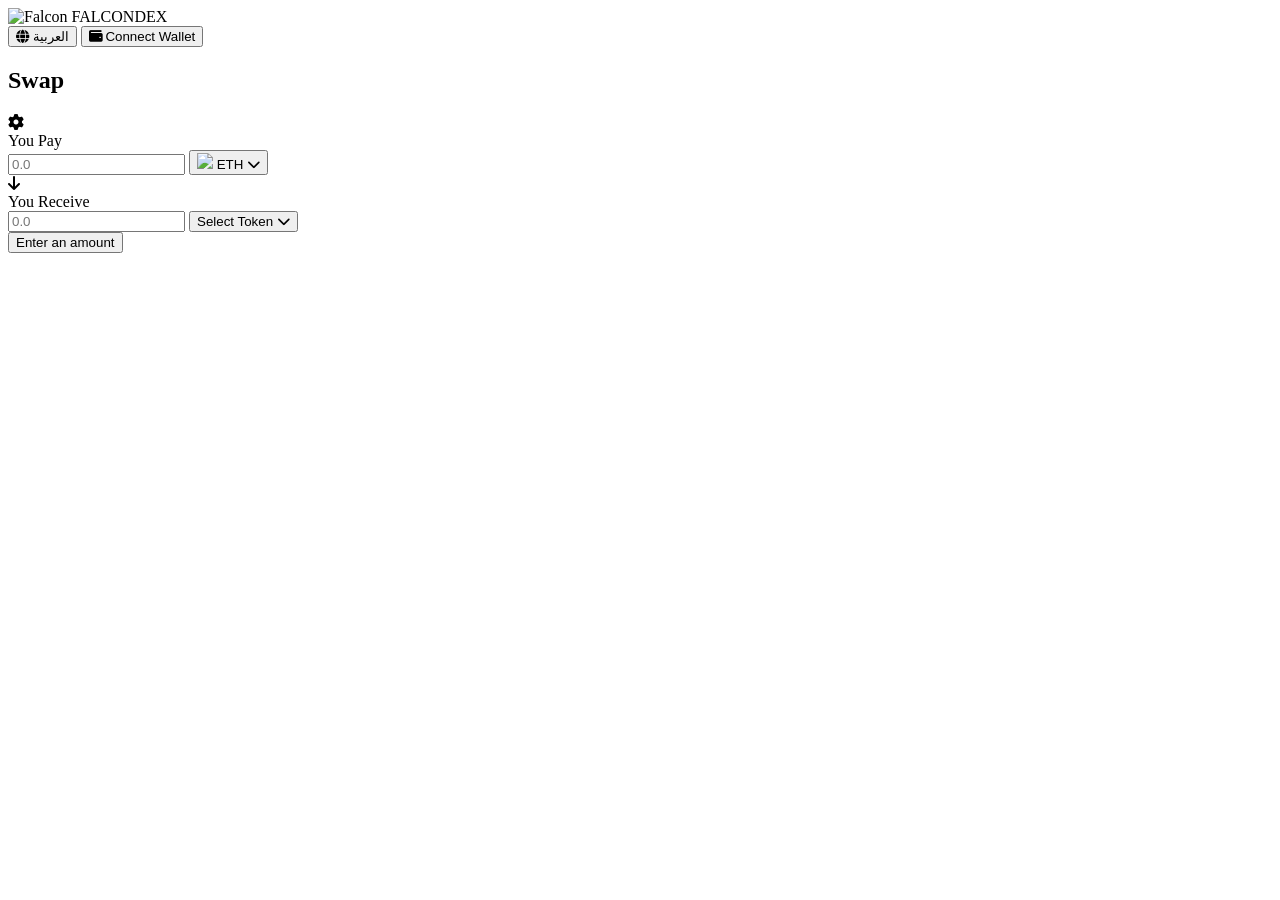
==== index.html @ 03d47a02 "Create index.html" ====
<!DOCTYPE html>
<html lang="en" dir="ltr">
<head>
    <meta charset="UTF-8">
    <meta name="viewport" content="width=device-width, initial-scale=1.0">
    <title>FalconDex | Global MemeCoin Exchange</title>
    <link rel="stylesheet" href="style.css">
    <link rel="stylesheet" href="https://cdnjs.cloudflare.com/ajax/libs/font-awesome/6.4.0/css/all.min.css">
    <link href="https://fonts.googleapis.com/css2?family=Orbitron:wght@400;700&family=Tajawal:wght@400;700&display=swap" rel="stylesheet">
</head>
<body class="dark-theme">

    <nav class="navbar">
        <div class="logo">
            <img src="https://cdn-icons-png.flaticon.com/512/3757/3757833.png" alt="Falcon" class="falcon-logo">
            <span>FALCON<span class="highlight">DEX</span></span>
        </div>
        <div class="nav-actions">
            <button class="lang-btn" onclick="toggleLanguage()">
                <i class="fa-solid fa-globe"></i> <span id="lang-text">العربية</span>
            </button>
            <button class="wallet-btn" id="connectWallet">
                <i class="fa-solid fa-wallet"></i> <span data-en="Connect Wallet" data-ar="ربط المحفظة">Connect Wallet</span>
            </button>
        </div>
    </nav>

    <main class="swap-container">
        <div class="swap-card">
            <div class="swap-header">
                <h2 data-en="Swap" data-ar="تبديل">Swap</h2>
                <i class="fa-solid fa-gear"></i>
            </div>

            <div class="input-box">
                <div class="box-header">
                    <span data-en="You Pay" data-ar="تدفع">You Pay</span>
                </div>
                <div class="box-body">
                    <input type="number" placeholder="0.0" id="pay-amount">
                    <button class="token-select">
                        <img src="https://cryptologos.cc/logos/ethereum-eth-logo.png" width="20"> ETH <i class="fa-solid fa-chevron-down"></i>
                    </button>
                </div>
            </div>

            <div class="swap-divider">
                <div class="arrow-bg"><i class="fa-solid fa-arrow-down"></i></div>
            </div>

            <div class="input-box">
                <div class="box-header">
                    <span data-en="You Receive" data-ar="تستلم">You Receive</span>
                </div>
                <div class="box-body">
                    <input type="number" placeholder="0.0" id="receive-amount" readonly>
                    <button class="token-select highlight">
                        <span data-en="Select Token" data-ar="اختر عملة">Select Token</span> <i class="fa-solid fa-chevron-down"></i>
                    </button>
                </div>
            </div>

            <button class="main-swap-btn" id="swap-btn" data-en="Enter an amount" data-ar="أدخل المبلغ">Enter an amount</button>
        </div>
    </main>

    <script type="module" src="script.js"></script>
</body>
</html>
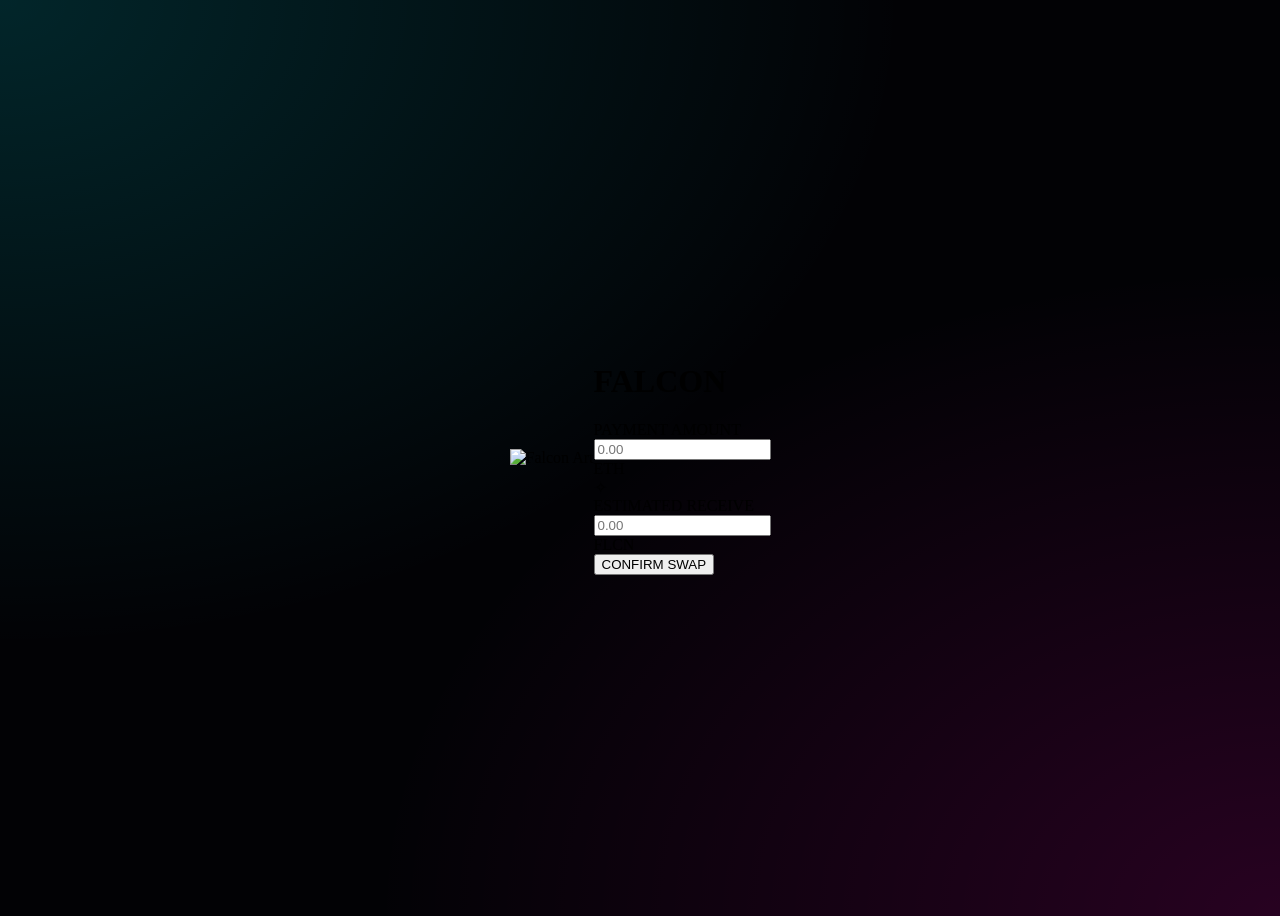
==== commit c16294f2: "Update index.html" ====
--- a/index.html
+++ b/index.html
@@ -1,69 +1,51 @@
 <!DOCTYPE html>
-<html lang="en" dir="ltr">
+<html lang="en">
 <head>
     <meta charset="UTF-8">
-    <meta name="viewport" content="width=device-width, initial-scale=1.0">
-    <title>FalconDex | Global MemeCoin Exchange</title>
+    <meta name="viewport" content="width=device-width, initial-scale=1.0, maximum-scale=1.0, user-scalable=no">
+    <title>Falcon | Velvet Sovereign</title>
     <link rel="stylesheet" href="style.css">
-    <link rel="stylesheet" href="https://cdnjs.cloudflare.com/ajax/libs/font-awesome/6.4.0/css/all.min.css">
-    <link href="https://fonts.googleapis.com/css2?family=Orbitron:wght@400;700&family=Tajawal:wght@400;700&display=swap" rel="stylesheet">
+    <link href="https://fonts.googleapis.com/css2?family=Plus+Jakarta+Sans:wght@200;400;600&display=swap" rel="stylesheet">
 </head>
-<body class="dark-theme">
+<body>
 
-    <nav class="navbar">
-        <div class="logo">
-            <img src="https://cdn-icons-png.flaticon.com/512/3757/3757833.png" alt="Falcon" class="falcon-logo">
-            <span>FALCON<span class="highlight">DEX</span></span>
+    <div class="falcon-illustration">
+        <img src="https://raw.githubusercontent.com/Aras-7/Assets/main/falcon-lineart.png" alt="Falcon Art">
+    </div>
+
+    <div class="velvet-card">
+        <div class="brand-header">
+            <span class="dot"></span>
+            <h1>FALCON</h1>
         </div>
-        <div class="nav-actions">
-            <button class="lang-btn" onclick="toggleLanguage()">
-                <i class="fa-solid fa-globe"></i> <span id="lang-text">العربية</span>
-            </button>
-            <button class="wallet-btn" id="connectWallet">
-                <i class="fa-solid fa-wallet"></i> <span data-en="Connect Wallet" data-ar="ربط المحفظة">Connect Wallet</span>
-            </button>
+
+        <div class="soft-input">
+            <label>PAYMENT AMOUNT</label>
+            <div class="row">
+                <input type="number" placeholder="0.00" id="pay">
+                <div class="token-pill">ETH</div>
+            </div>
         </div>
-    </nav>
 
-    <main class="swap-container">
-        <div class="swap-card">
-            <div class="swap-header">
-                <h2 data-en="Swap" data-ar="تبديل">Swap</h2>
-                <i class="fa-solid fa-gear"></i>
+        <div class="node-divider">
+            <div class="node-line"></div>
+            <div class="node-center">✧</div>
+            <div class="node-line"></div>
+        </div>
+
+        <div class="soft-input active">
+            <label>ESTIMATED RECEIVE</label>
+            <div class="row">
+                <input type="number" placeholder="0.00" id="receive" readonly>
+                <div class="token-pill gold">FLCN</div>
             </div>
+        </div>
 
-            <div class="input-box">
-                <div class="box-header">
-                    <span data-en="You Pay" data-ar="تدفع">You Pay</span>
-                </div>
-                <div class="box-body">
-                    <input type="number" placeholder="0.0" id="pay-amount">
-                    <button class="token-select">
-                        <img src="https://cryptologos.cc/logos/ethereum-eth-logo.png" width="20"> ETH <i class="fa-solid fa-chevron-down"></i>
-                    </button>
-                </div>
-            </div>
+        <button class="btn-velvet" id="swap-btn">
+            <span class="btn-text">CONFIRM SWAP</span>
+        </button>
+    </div>
 
-            <div class="swap-divider">
-                <div class="arrow-bg"><i class="fa-solid fa-arrow-down"></i></div>
-            </div>
-
-            <div class="input-box">
-                <div class="box-header">
-                    <span data-en="You Receive" data-ar="تستلم">You Receive</span>
-                </div>
-                <div class="box-body">
-                    <input type="number" placeholder="0.0" id="receive-amount" readonly>
-                    <button class="token-select highlight">
-                        <span data-en="Select Token" data-ar="اختر عملة">Select Token</span> <i class="fa-solid fa-chevron-down"></i>
-                    </button>
-                </div>
-            </div>
-
-            <button class="main-swap-btn" id="swap-btn" data-en="Enter an amount" data-ar="أدخل المبلغ">Enter an amount</button>
-        </div>
-    </main>
-
-    <script type="module" src="script.js"></script>
+    <script src="script.js"></script>
 </body>
 </html>
--- a/style.css
+++ b/style.css
@@ -0,0 +1,119 @@
+:root {
+    --neon-blue: #00f2ff;
+    --neon-pink: #ff00c1;
+    --bg-dark: #020205;
+    --card-bg: rgba(10, 11, 20, 0.8);
+}
+
+body {
+    background-color: var(--bg-dark);
+    /* دروستکردنی پاشبنەمایەکی ئەستێرەیی و ڕەنگی جووڵاو */
+    background-image: 
+        radial-gradient(at 0% 0%, rgba(0, 242, 255, 0.15) 0px, transparent 50%),
+        radial-gradient(at 100% 100%, rgba(255, 0, 193, 0.15) 0px, transparent 50%);
+    min-height: 100vh;
+    overflow: hidden; /* بۆ ئەوەی وەک ئەپ دەربکەوێت */
+    display: flex;
+    justify-content: center;
+    align-items: center;
+}
+
+/* دروستکردنی گۆی ڕەنگین لە پشت کارتەکە بۆ قووڵی */
+.aura {
+    position: absolute;
+    width: 600px;
+    height: 600px;
+    background: linear-gradient(45deg, var(--neon-blue), var(--neon-pink));
+    filter: blur(180px);
+    border-radius: 50%;
+    opacity: 0.2;
+    animation: rotateAura 20s infinite linear;
+}
+
+@keyframes rotateAura {
+    from { transform: rotate(0deg); }
+    to { transform: rotate(360deg); }
+}
+
+/* کارتی سواب - ستایلی خورافی */
+.swap-card {
+    position: relative;
+    width: 420px;
+    padding: 2px; /* بۆ دروستکردنی سنووری ڕەنگین */
+    background: linear-gradient(135deg, var(--neon-blue), var(--neon-pink));
+    border-radius: 32px;
+    box-shadow: 0 0 50px rgba(0, 0, 0, 0.8);
+}
+
+.card-inner {
+    background: var(--card-bg);
+    backdrop-filter: blur(40px);
+    border-radius: 30px;
+    padding: 30px;
+}
+
+.input-section {
+    background: rgba(255, 255, 255, 0.03);
+    border: 1px solid rgba(255, 255, 255, 0.05);
+    padding: 20px;
+    border-radius: 20px;
+    margin-bottom: 8px;
+    transition: all 0.4s cubic-bezier(0.175, 0.885, 0.32, 1.275);
+}
+
+.input-section:hover {
+    background: rgba(255, 255, 255, 0.07);
+    transform: scale(1.02);
+    border-color: rgba(0, 242, 255, 0.3);
+}
+
+.input-section input {
+    background: transparent;
+    border: none;
+    color: white;
+    font-size: 2rem;
+    font-weight: bold;
+    width: 100%;
+    outline: none;
+    font-family: 'Orbitron', sans-serif;
+}
+
+/* دوگمەی سواب - Neon Pulse */
+.main-btn {
+    width: 100%;
+    padding: 20px;
+    margin-top: 20px;
+    border-radius: 18px;
+    border: none;
+    background: linear-gradient(90deg, #00f2ff, #0072ff);
+    color: white;
+    font-size: 1.2rem;
+    font-weight: 900;
+    text-transform: uppercase;
+    letter-spacing: 2px;
+    cursor: pointer;
+    position: relative;
+    overflow: hidden;
+    transition: 0.3s;
+}
+
+.main-btn::before {
+    content: '';
+    position: absolute;
+    top: -50%;
+    left: -50%;
+    width: 200%;
+    height: 200%;
+    background: rgba(255, 255, 255, 0.2);
+    transform: rotate(45deg);
+    transition: 0.5s;
+}
+
+.main-btn:hover {
+    box-shadow: 0 0 30px var(--neon-blue);
+    transform: translateY(-2px);
+}
+
+.main-btn:hover::before {
+    left: 100%;
+}
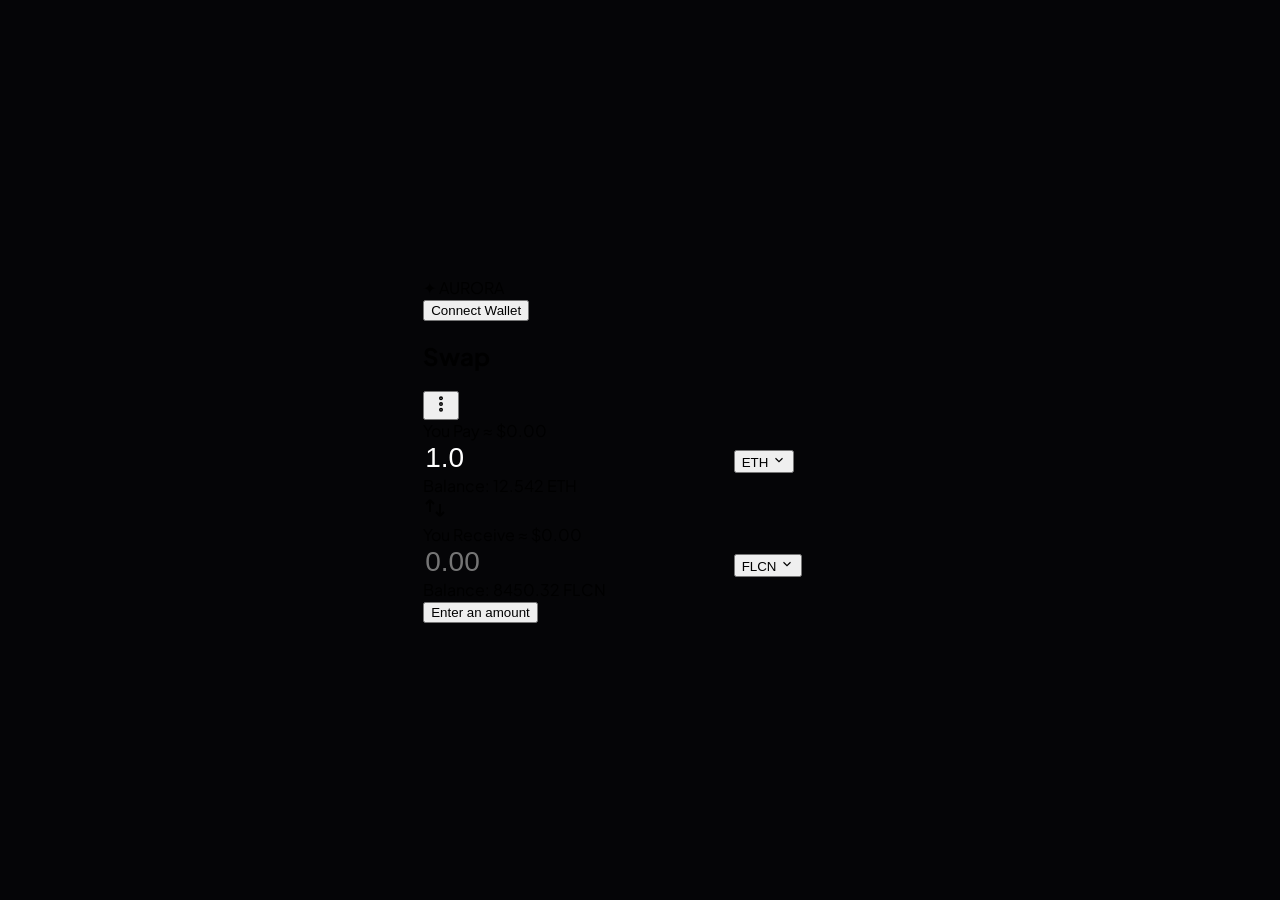
==== commit 6fab8ae6: "Update HTML structure and content for LUX DEX" ====
--- a/index.html
+++ b/index.html
@@ -2,50 +2,97 @@
 <html lang="en">
 <head>
     <meta charset="UTF-8">
-    <meta name="viewport" content="width=device-width, initial-scale=1.0, maximum-scale=1.0, user-scalable=no">
-    <title>Falcon | Velvet Sovereign</title>
+    <meta name="viewport" content="width=device-width, initial-scale=1.0, maximum-scale=1.0, user-scalable=yes">
+    <title>LUX DEX | gold edition</title>
+    <!-- Google Fonts: Inter & Plus Jakarta Sans -->
+    <link rel="preconnect" href="https://fonts.googleapis.com">
+    <link rel="preconnect" href="https://fonts.gstatic.com" crossorigin>
+    <link href="https://fonts.googleapis.com/css2?family=Inter:ital,opsz,wght@0,14..32,100..900;1,14..32,100..900&family=Plus+Jakarta+Sans:wght@200;300;400;500;600&display=swap" rel="stylesheet">
+    <!-- main style -->
     <link rel="stylesheet" href="style.css">
-    <link href="https://fonts.googleapis.com/css2?family=Plus+Jakarta+Sans:wght@200;400;600&display=swap" rel="stylesheet">
 </head>
 <body>
+    <!-- cosmic orbs (background) -->
+    <div class="orb orb1"></div>
+    <div class="orb orb2"></div>
+    <div class="orb orb3"></div>
 
-    <div class="falcon-illustration">
-        <img src="https://raw.githubusercontent.com/Aras-7/Assets/main/falcon-lineart.png" alt="Falcon Art">
+    <div class="app-container">
+        <!-- navigation -->
+        <nav class="navbar">
+            <div class="logo">
+                <span class="logo-gold">✦</span> AURORA
+            </div>
+            <button class="connect-wallet" id="connectBtn">Connect Wallet</button>
+        </nav>
+
+        <!-- main swap card -->
+        <main class="swap-card">
+            <!-- card header -->
+            <div class="card-header">
+                <h2 class="card-title">Swap</h2>
+                <button class="settings-icon" aria-label="Settings">
+                    <svg viewBox="0 0 24 24" width="20" height="20" stroke="currentColor" stroke-width="1.8" fill="none">
+                        <circle cx="12" cy="12" r="1.5" />
+                        <circle cx="12" cy="5" r="1.5" />
+                        <circle cx="12" cy="19" r="1.5" />
+                    </svg>
+                </button>
+            </div>
+
+            <!-- you pay section -->
+            <div class="input-section">
+                <div class="input-label-row">
+                    <span class="input-label">You Pay</span>
+                    <span class="usd-estimate">≈ $0.00</span>
+                </div>
+                <div class="input-content">
+                    <input type="text" class="amount-input" id="payAmount" placeholder="0.00" inputmode="decimal" value="1.0">
+                    <button class="token-selector" id="payTokenBtn">
+                        <span class="token-symbol">ETH</span>
+                        <svg width="14" height="14" viewBox="0 0 24 24" fill="none" stroke="currentColor" stroke-width="2">
+                            <polyline points="6 9 12 15 18 9" />
+                        </svg>
+                    </button>
+                </div>
+                <div class="balance-row">
+                    <span class="balance-text">Balance: 12.542 ETH</span>
+                </div>
+            </div>
+
+            <!-- swap arrow -->
+            <div class="swap-arrow-wrapper" id="swapArrow">
+                <svg viewBox="0 0 24 24" width="24" height="24" stroke="currentColor" stroke-width="1.8" fill="none">
+                    <path d="M7 16V4m0 0L3 8m4-4l4 4M17 8v12m0 0l4-4m-4 4l-4-4" />
+                </svg>
+            </div>
+
+            <!-- you receive section -->
+            <div class="input-section">
+                <div class="input-label-row">
+                    <span class="input-label">You Receive</span>
+                    <span class="usd-estimate">≈ $0.00</span>
+                </div>
+                <div class="input-content">
+                    <input type="text" class="amount-input" id="receiveAmount" placeholder="0.00" inputmode="decimal" readonly>
+                    <button class="token-selector" id="receiveTokenBtn">
+                        <span class="token-symbol">FLCN</span>
+                        <svg width="14" height="14" viewBox="0 0 24 24" fill="none" stroke="currentColor" stroke-width="2">
+                            <polyline points="6 9 12 15 18 9" />
+                        </svg>
+                    </button>
+                </div>
+                <div class="balance-row">
+                    <span class="balance-text">Balance: 8450.32 FLCN</span>
+                </div>
+            </div>
+
+            <!-- main action button -->
+            <button class="main-action-btn" id="mainActionBtn">Enter an amount</button>
+        </main>
     </div>
 
-    <div class="velvet-card">
-        <div class="brand-header">
-            <span class="dot"></span>
-            <h1>FALCON</h1>
-        </div>
-
-        <div class="soft-input">
-            <label>PAYMENT AMOUNT</label>
-            <div class="row">
-                <input type="number" placeholder="0.00" id="pay">
-                <div class="token-pill">ETH</div>
-            </div>
-        </div>
-
-        <div class="node-divider">
-            <div class="node-line"></div>
-            <div class="node-center">✧</div>
-            <div class="node-line"></div>
-        </div>
-
-        <div class="soft-input active">
-            <label>ESTIMATED RECEIVE</label>
-            <div class="row">
-                <input type="number" placeholder="0.00" id="receive" readonly>
-                <div class="token-pill gold">FLCN</div>
-            </div>
-        </div>
-
-        <button class="btn-velvet" id="swap-btn">
-            <span class="btn-text">CONFIRM SWAP</span>
-        </button>
-    </div>
-
+    <!-- javascript -->
     <script src="script.js"></script>
 </body>
 </html>
--- a/style.css
+++ b/style.css
@@ -1,119 +1,86 @@
 :root {
-    --neon-blue: #00f2ff;
-    --neon-pink: #ff00c1;
-    --bg-dark: #020205;
-    --card-bg: rgba(10, 11, 20, 0.8);
+    --bg: #050507;
+    --gold: #d4af37;
+    --glass: rgba(15, 15, 20, 0.7);
 }
 
 body {
-    background-color: var(--bg-dark);
-    /* دروستکردنی پاشبنەمایەکی ئەستێرەیی و ڕەنگی جووڵاو */
-    background-image: 
-        radial-gradient(at 0% 0%, rgba(0, 242, 255, 0.15) 0px, transparent 50%),
-        radial-gradient(at 100% 100%, rgba(255, 0, 193, 0.15) 0px, transparent 50%);
-    min-height: 100vh;
-    overflow: hidden; /* بۆ ئەوەی وەک ئەپ دەربکەوێت */
+    background: var(--bg);
+    margin: 0;
+    height: 100vh;
     display: flex;
     justify-content: center;
     align-items: center;
+    font-family: 'Plus Jakarta Sans', sans-serif;
+    overflow: hidden;
 }
 
-/* دروستکردنی گۆی ڕەنگین لە پشت کارتەکە بۆ قووڵی */
-.aura {
-    position: absolute;
-    width: 600px;
-    height: 600px;
-    background: linear-gradient(45deg, var(--neon-blue), var(--neon-pink));
-    filter: blur(180px);
-    border-radius: 50%;
-    opacity: 0.2;
-    animation: rotateAura 20s infinite linear;
+.falcon-illustration {
+    position: fixed;
+    width: 130%;
+    opacity: 0.04;
+    z-index: -1;
+    filter: blur(1px);
+    animation: float 20s infinite alternate ease-in-out;
 }
 
-@keyframes rotateAura {
-    from { transform: rotate(0deg); }
-    to { transform: rotate(360deg); }
+@keyframes float {
+    from { transform: rotate(-2deg) scale(1); }
+    to { transform: rotate(2deg) scale(1.1); }
 }
 
-/* کارتی سواب - ستایلی خورافی */
-.swap-card {
-    position: relative;
-    width: 420px;
-    padding: 2px; /* بۆ دروستکردنی سنووری ڕەنگین */
-    background: linear-gradient(135deg, var(--neon-blue), var(--neon-pink));
-    border-radius: 32px;
-    box-shadow: 0 0 50px rgba(0, 0, 0, 0.8);
+.velvet-card {
+    width: 85%;
+    max-width: 390px;
+    background: var(--glass);
+    backdrop-filter: blur(40px);
+    border-radius: 45px;
+    padding: 45px 30px;
+    border: 1px solid rgba(255, 255, 255, 0.04);
+    box-shadow: 0 40px 100px rgba(0,0,0,0.8);
 }
 
-.card-inner {
-    background: var(--card-bg);
-    backdrop-filter: blur(40px);
-    border-radius: 30px;
-    padding: 30px;
+.brand-header h1 { font-size: 12px; letter-spacing: 10px; font-weight: 200; color: #fff; margin: 0; }
+.dot { width: 5px; height: 5px; background: var(--gold); border-radius: 50%; box-shadow: 0 0 15px var(--gold); }
+
+.soft-input {
+    background: rgba(0, 0, 0, 0.3);
+    border-radius: 25px;
+    padding: 20px;
+    margin-bottom: 10px;
 }
 
-.input-section {
-    background: rgba(255, 255, 255, 0.03);
-    border: 1px solid rgba(255, 255, 255, 0.05);
-    padding: 20px;
-    border-radius: 20px;
-    margin-bottom: 8px;
-    transition: all 0.4s cubic-bezier(0.175, 0.885, 0.32, 1.275);
+.soft-input label { font-size: 8px; letter-spacing: 2px; color: rgba(255,255,255,0.3); }
+
+input { background: transparent; border: none; color: #fff; font-size: 28px; width: 70%; outline: none; font-weight: 200; }
+
+.token-pill { background: rgba(255,255,255,0.05); padding: 5px 12px; border-radius: 100px; font-size: 11px; font-weight: 600; }
+.token-pill.gold { color: var(--gold); border: 1px solid rgba(212, 175, 55, 0.2); }
+
+/* --- Ripple Button Style --- */
+.btn-velvet {
+    position: relative;
+    width: 100%;
+    background: #fff;
+    border: none;
+    padding: 22px;
+    border-radius: 25px;
+    margin-top: 30px;
+    font-weight: 600;
+    letter-spacing: 2px;
+    overflow: hidden; /* پێویستە بۆ ئەوەی شەپۆلەکە دەرنەچێت */
+    cursor: pointer;
 }
 
-.input-section:hover {
-    background: rgba(255, 255, 255, 0.07);
-    transform: scale(1.02);
-    border-color: rgba(0, 242, 255, 0.3);
+.ripple {
+    position: absolute;
+    background: rgba(212, 175, 55, 0.3);
+    border-radius: 50%;
+    transform: scale(0);
+    animation: ripple-effect 0.8s linear;
+    pointer-events: none;
 }
 
-.input-section input {
-    background: transparent;
-    border: none;
-    color: white;
-    font-size: 2rem;
-    font-weight: bold;
-    width: 100%;
-    outline: none;
-    font-family: 'Orbitron', sans-serif;
+@keyframes ripple-effect {
+    to { transform: scale(4); opacity: 0; }
 }
-
-/* دوگمەی سواب - Neon Pulse */
-.main-btn {
-    width: 100%;
-    padding: 20px;
-    margin-top: 20px;
-    border-radius: 18px;
-    border: none;
-    background: linear-gradient(90deg, #00f2ff, #0072ff);
-    color: white;
-    font-size: 1.2rem;
-    font-weight: 900;
-    text-transform: uppercase;
-    letter-spacing: 2px;
-    cursor: pointer;
-    position: relative;
-    overflow: hidden;
-    transition: 0.3s;
-}
-
-.main-btn::before {
-    content: '';
-    position: absolute;
-    top: -50%;
-    left: -50%;
-    width: 200%;
-    height: 200%;
-    background: rgba(255, 255, 255, 0.2);
-    transform: rotate(45deg);
-    transition: 0.5s;
-}
-
-.main-btn:hover {
-    box-shadow: 0 0 30px var(--neon-blue);
-    transform: translateY(-2px);
-}
-
-.main-btn:hover::before {
-    left: 100%;
-}
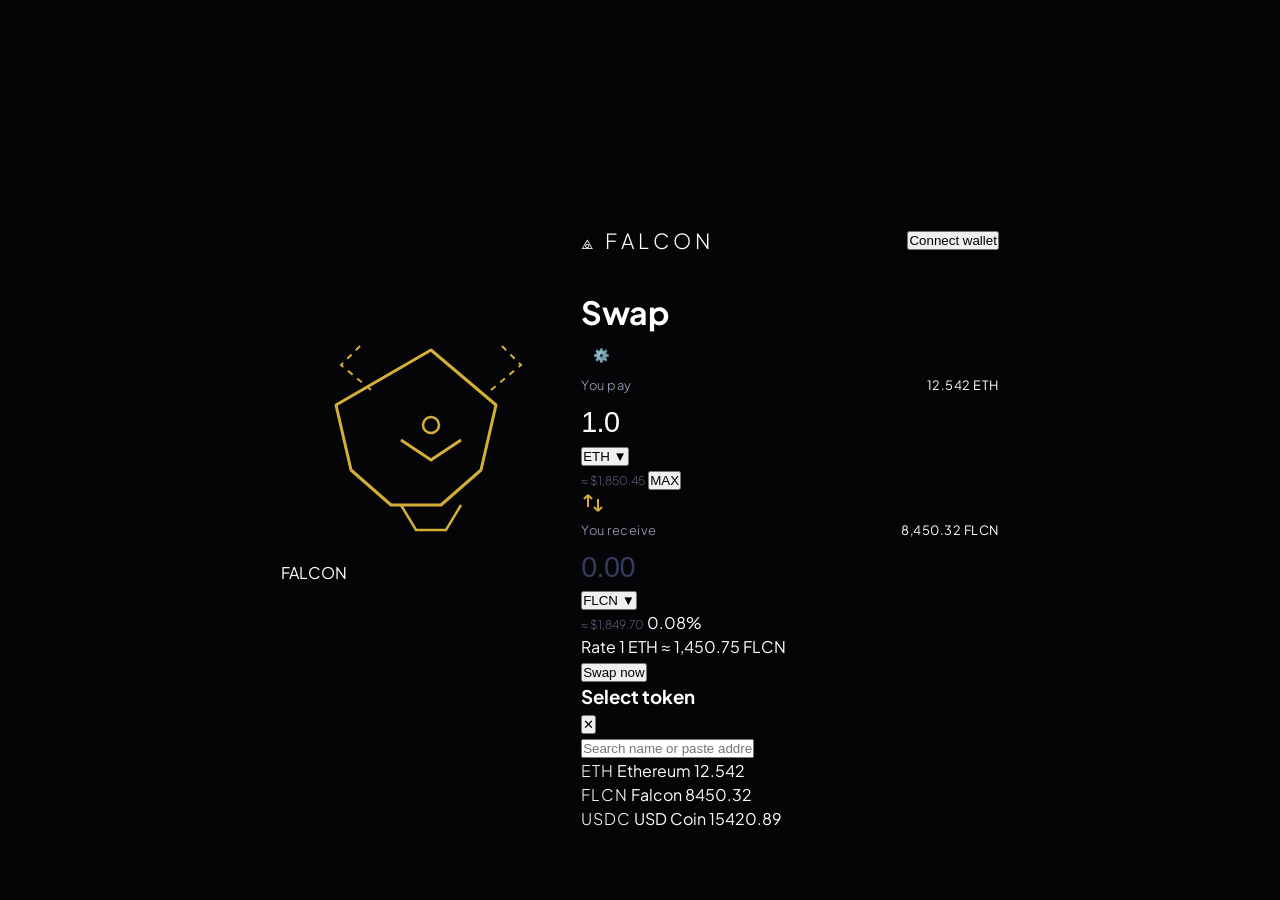
==== commit 2880aa0c: "Update index.html" ====
--- a/index.html
+++ b/index.html
@@ -1,98 +1,136 @@
 <!DOCTYPE html>
 <html lang="en">
 <head>
-    <meta charset="UTF-8">
-    <meta name="viewport" content="width=device-width, initial-scale=1.0, maximum-scale=1.0, user-scalable=yes">
-    <title>LUX DEX | gold edition</title>
-    <!-- Google Fonts: Inter & Plus Jakarta Sans -->
-    <link rel="preconnect" href="https://fonts.googleapis.com">
-    <link rel="preconnect" href="https://fonts.gstatic.com" crossorigin>
-    <link href="https://fonts.googleapis.com/css2?family=Inter:ital,opsz,wght@0,14..32,100..900;1,14..32,100..900&family=Plus+Jakarta+Sans:wght@200;300;400;500;600&display=swap" rel="stylesheet">
-    <!-- main style -->
-    <link rel="stylesheet" href="style.css">
+  <meta charset="UTF-8">
+  <meta name="viewport" content="width=device-width, initial-scale=1.0, maximum-scale=1.0, user-scalable=yes">
+  <title>FALCON | world‑class dex</title>
+  <!-- Google Fonts: Plus Jakarta Sans -->
+  <link rel="preconnect" href="https://fonts.googleapis.com">
+  <link rel="preconnect" href="https://fonts.gstatic.com" crossorigin>
+  <link href="https://fonts.googleapis.com/css2?family=Plus+Jakarta+Sans:wght@200;300;400;500;600;700;800&display=swap" rel="stylesheet">
+  <link rel="stylesheet" href="style.css">
 </head>
 <body>
-    <!-- cosmic orbs (background) -->
-    <div class="orb orb1"></div>
-    <div class="orb orb2"></div>
-    <div class="orb orb3"></div>
 
-    <div class="app-container">
-        <!-- navigation -->
-        <nav class="navbar">
-            <div class="logo">
-                <span class="logo-gold">✦</span> AURORA
-            </div>
-            <button class="connect-wallet" id="connectBtn">Connect Wallet</button>
-        </nav>
+  <!-- ========== INTRO OVERLAY (stroke animation + lens blur out) ========== -->
+  <div class="intro-overlay" id="introOverlay">
+    <div class="falcon-svg-wrapper">
+      <svg width="300" height="240" viewBox="0 0 300 240" fill="none" xmlns="http://www.w3.org/2000/svg">
+        <!-- Falcon silhouette – multiple paths for stroke animation -->
+        <path class="falcon-stroke" d="M150 35 L215 90 L200 155 L160 190 L110 190 L70 155 L55 90 L150 35Z" stroke="#D4AF37" stroke-width="3" fill="none" stroke-linecap="round" stroke-linejoin="round"/>
+        <path class="falcon-stroke" d="M120 125 L150 145 L180 125" stroke="#D4AF37" stroke-width="3" fill="none"/>
+        <circle class="falcon-stroke" cx="150" cy="110" r="8" stroke="#D4AF37" stroke-width="2.5" fill="none"/>
+        <path class="falcon-stroke" d="M90 75 L60 50 L80 30 M210 75 L240 50 L220 30" stroke="#D4AF37" stroke-width="2" stroke-dasharray="6 6"/>
+        <path class="falcon-stroke" d="M120 190 L135 215 L165 215 L180 190" stroke="#D4AF37" stroke-width="2.5" fill="none"/>
+      </svg>
+    </div>
+    <div class="intro-text">FALCON</div>
+  </div>
 
-        <!-- main swap card -->
-        <main class="swap-card">
-            <!-- card header -->
-            <div class="card-header">
-                <h2 class="card-title">Swap</h2>
-                <button class="settings-icon" aria-label="Settings">
-                    <svg viewBox="0 0 24 24" width="20" height="20" stroke="currentColor" stroke-width="1.8" fill="none">
-                        <circle cx="12" cy="12" r="1.5" />
-                        <circle cx="12" cy="5" r="1.5" />
-                        <circle cx="12" cy="19" r="1.5" />
-                    </svg>
-                </button>
-            </div>
+  <!-- ========== MAIN DASHBOARD ========== -->
+  <div class="dashboard" id="dashboard">
+    <!-- cosmic bokeh background (canvas for mouse parallax) -->
+    <canvas id="bokehCanvas" class="bokeh-canvas"></canvas>
 
-            <!-- you pay section -->
-            <div class="input-section">
-                <div class="input-label-row">
-                    <span class="input-label">You Pay</span>
-                    <span class="usd-estimate">≈ $0.00</span>
-                </div>
-                <div class="input-content">
-                    <input type="text" class="amount-input" id="payAmount" placeholder="0.00" inputmode="decimal" value="1.0">
-                    <button class="token-selector" id="payTokenBtn">
-                        <span class="token-symbol">ETH</span>
-                        <svg width="14" height="14" viewBox="0 0 24 24" fill="none" stroke="currentColor" stroke-width="2">
-                            <polyline points="6 9 12 15 18 9" />
-                        </svg>
-                    </button>
-                </div>
-                <div class="balance-row">
-                    <span class="balance-text">Balance: 12.542 ETH</span>
-                </div>
-            </div>
+    <!-- main glass card -->
+    <div class="glass-card">
+      <!-- header with logo and gold accents -->
+      <div class="card-header">
+        <span class="logo">⟁ FALCON</span>
+        <button class="wallet-button" id="walletBtn">Connect wallet</button>
+      </div>
 
-            <!-- swap arrow -->
-            <div class="swap-arrow-wrapper" id="swapArrow">
-                <svg viewBox="0 0 24 24" width="24" height="24" stroke="currentColor" stroke-width="1.8" fill="none">
-                    <path d="M7 16V4m0 0L3 8m4-4l4 4M17 8v12m0 0l4-4m-4 4l-4-4" />
-                </svg>
-            </div>
+      <!-- swap title & settings -->
+      <div class="swap-header">
+        <h1 class="swap-title">Swap</h1>
+        <button class="settings-icon" id="settingsBtn">⚙️</button>
+      </div>
 
-            <!-- you receive section -->
-            <div class="input-section">
-                <div class="input-label-row">
-                    <span class="input-label">You Receive</span>
-                    <span class="usd-estimate">≈ $0.00</span>
-                </div>
-                <div class="input-content">
-                    <input type="text" class="amount-input" id="receiveAmount" placeholder="0.00" inputmode="decimal" readonly>
-                    <button class="token-selector" id="receiveTokenBtn">
-                        <span class="token-symbol">FLCN</span>
-                        <svg width="14" height="14" viewBox="0 0 24 24" fill="none" stroke="currentColor" stroke-width="2">
-                            <polyline points="6 9 12 15 18 9" />
-                        </svg>
-                    </button>
-                </div>
-                <div class="balance-row">
-                    <span class="balance-text">Balance: 8450.32 FLCN</span>
-                </div>
-            </div>
+      <!-- you pay input -->
+      <div class="input-group" id="payGroup">
+        <div class="input-label-row">
+          <span class="input-label">You pay</span>
+          <span class="balance" id="payBalance">12.542 ETH</span>
+        </div>
+        <div class="input-container">
+          <input type="text" class="amount-input" id="payAmount" placeholder="0.00" value="1.0" inputmode="decimal">
+          <button class="token-button" id="payTokenBtn">ETH <span class="chevron">▼</span></button>
+        </div>
+        <div class="input-footer">
+          <span class="usd-estimate" id="payUsd">≈ $1,850.45</span>
+          <button class="max-button" id="maxBtn">MAX</button>
+        </div>
+      </div>
 
-            <!-- main action button -->
-            <button class="main-action-btn" id="mainActionBtn">Enter an amount</button>
-        </main>
+      <!-- swap arrow (animated) -->
+      <div class="swap-arrow" id="swapArrow">
+        <div class="arrow-circle">
+          <svg width="24" height="24" viewBox="0 0 24 24" fill="none" stroke="#D4AF37" stroke-width="2">
+            <path d="M7 16V4m0 0L3 8m4-4l4 4M17 8v12m0 0l4-4m-4 4l-4-4" />
+          </svg>
+        </div>
+      </div>
+
+      <!-- you receive input -->
+      <div class="input-group">
+        <div class="input-label-row">
+          <span class="input-label">You receive</span>
+          <span class="balance" id="receiveBalance">8,450.32 FLCN</span>
+        </div>
+        <div class="input-container">
+          <input type="text" class="amount-input" id="receiveAmount" placeholder="0.00" readonly>
+          <button class="token-button" id="receiveTokenBtn">FLCN <span class="chevron">▼</span></button>
+        </div>
+        <div class="input-footer">
+          <span class="usd-estimate" id="receiveUsd">≈ $1,849.70</span>
+          <span class="price-impact" id="impact">0.08%</span>
+        </div>
+      </div>
+
+      <!-- rate info -->
+      <div class="rate-row">
+        <span>Rate</span>
+        <span id="rateDisplay">1 ETH ≈ 1,450.75 FLCN</span>
+      </div>
+
+      <!-- liquid gold action button -->
+      <button class="action-button" id="actionBtn">
+        <span class="btn-text">Swap now</span>
+        <span class="btn-shine"></span>
+      </button>
     </div>
 
-    <!-- javascript -->
-    <script src="script.js"></script>
+    <!-- ========== TOKEN MODAL (iOS‑style slide‑in) ========== -->
+    <div class="modal-overlay" id="tokenModal">
+      <div class="modal-container">
+        <div class="modal-header">
+          <h3>Select token</h3>
+          <button class="close-modal" id="closeModal">✕</button>
+        </div>
+        <div class="modal-search">
+          <input type="text" placeholder="Search name or paste address" class="search-input">
+        </div>
+        <div class="token-list">
+          <div class="token-item" data-symbol="ETH" data-balance="12.542" data-price="1850.45">
+            <span class="token-symbol">ETH</span>
+            <span class="token-name">Ethereum</span>
+            <span class="token-balance">12.542</span>
+          </div>
+          <div class="token-item" data-symbol="FLCN" data-balance="8450.32" data-price="1.275">
+            <span class="token-symbol">FLCN</span>
+            <span class="token-name">Falcon</span>
+            <span class="token-balance">8450.32</span>
+          </div>
+          <div class="token-item" data-symbol="USDC" data-balance="15420.89" data-price="1.00">
+            <span class="token-symbol">USDC</span>
+            <span class="token-name">USD Coin</span>
+            <span class="token-balance">15420.89</span>
+          </div>
+        </div>
+      </div>
+    </div>
+  </div>
+
+  <script src="script.js"></script>
 </body>
 </html>
--- a/style.css
+++ b/style.css
@@ -1,86 +1,359 @@
-:root {
-    --bg: #050507;
-    --gold: #d4af37;
-    --glass: rgba(15, 15, 20, 0.7);
+/* ----- RESET & BASE ----- */
+* {
+    margin: 0;
+    padding: 0;
+    box-sizing: border-box;
 }
 
 body {
-    background: var(--bg);
-    margin: 0;
-    height: 100vh;
-    display: flex;
+    font-family: 'Inter', 'Plus Jakarta Sans', sans-serif;
+    background-color: #050507;  /* deep obsidian */
+    min-height: 100vh;
+    display: flex;
+    align-items: center;
     justify-content: center;
-    align-items: center;
-    font-family: 'Plus Jakarta Sans', sans-serif;
-    overflow: hidden;
-}
-
-.falcon-illustration {
+    color: #ffffff;
+    position: relative;
+    overflow-x: hidden;
+    padding: 1.5rem;
+    line-height: 1.5;
+    -webkit-font-smoothing: antialiased;
+    -moz-osx-font-smoothing: grayscale;
+}
+
+/* ----- COSMIC ORBS (animated background) ----- */
+.orb {
     position: fixed;
-    width: 130%;
-    opacity: 0.04;
-    z-index: -1;
-    filter: blur(1px);
-    animation: float 20s infinite alternate ease-in-out;
-}
-
-@keyframes float {
-    from { transform: rotate(-2deg) scale(1); }
-    to { transform: rotate(2deg) scale(1.1); }
-}
-
-.velvet-card {
-    width: 85%;
-    max-width: 390px;
-    background: var(--glass);
-    backdrop-filter: blur(40px);
-    border-radius: 45px;
-    padding: 45px 30px;
-    border: 1px solid rgba(255, 255, 255, 0.04);
-    box-shadow: 0 40px 100px rgba(0,0,0,0.8);
-}
-
-.brand-header h1 { font-size: 12px; letter-spacing: 10px; font-weight: 200; color: #fff; margin: 0; }
-.dot { width: 5px; height: 5px; background: var(--gold); border-radius: 50%; box-shadow: 0 0 15px var(--gold); }
-
-.soft-input {
-    background: rgba(0, 0, 0, 0.3);
-    border-radius: 25px;
-    padding: 20px;
-    margin-bottom: 10px;
-}
-
-.soft-input label { font-size: 8px; letter-spacing: 2px; color: rgba(255,255,255,0.3); }
-
-input { background: transparent; border: none; color: #fff; font-size: 28px; width: 70%; outline: none; font-weight: 200; }
-
-.token-pill { background: rgba(255,255,255,0.05); padding: 5px 12px; border-radius: 100px; font-size: 11px; font-weight: 600; }
-.token-pill.gold { color: var(--gold); border: 1px solid rgba(212, 175, 55, 0.2); }
-
-/* --- Ripple Button Style --- */
-.btn-velvet {
+    border-radius: 50%;
+    filter: blur(90px);
+    z-index: 0;
+    pointer-events: none;
+    opacity: 0.4;
+    animation: floatOrb 25s infinite alternate ease-in-out;
+}
+
+.orb1 {
+    width: 70vmin;
+    height: 70vmin;
+    background: radial-gradient(circle at 30% 30%, #d4af37, #7a2e2e);
+    top: -10vh;
+    left: -10vw;
+    animation-duration: 30s;
+}
+
+.orb2 {
+    width: 80vmin;
+    height: 80vmin;
+    background: radial-gradient(circle at 70% 20%, #b38b40, #1f1a0e);
+    bottom: -15vh;
+    right: -5vw;
+    opacity: 0.3;
+    animation-duration: 40s;
+    animation-delay: -5s;
+}
+
+.orb3 {
+    width: 60vmin;
+    height: 60vmin;
+    background: radial-gradient(circle at 40% 70%, #d4af37, #3b2a0f);
+    bottom: 10vh;
+    left: 20vw;
+    opacity: 0.25;
+    filter: blur(110px);
+    animation-duration: 35s;
+    animation-direction: alternate-reverse;
+}
+
+@keyframes floatOrb {
+    0% { transform: translate(0, 0) scale(1); }
+    100% { transform: translate(4%, 6%) scale(1.15); }
+}
+
+/* ----- APP CONTAINER (above orbs) ----- */
+.app-container {
     position: relative;
+    z-index: 10;
     width: 100%;
-    background: #fff;
+    max-width: 520px;
+    margin: 0 auto;
+}
+
+/* ----- NAVBAR (glass, gold details) ----- */
+.navbar {
+    display: flex;
+    justify-content: space-between;
+    align-items: center;
+    margin-bottom: 2rem;
+    background: rgba(10, 12, 22, 0.35);
+    backdrop-filter: blur(20px) saturate(180%);
+    -webkit-backdrop-filter: blur(20px) saturate(180%);
+    border: 1px solid rgba(212, 175, 55, 0.15);
+    border-radius: 80px;
+    padding: 0.7rem 1rem 0.7rem 1.8rem;
+    box-shadow: 0 15px 40px -15px rgba(0,0,0,0.8);
+}
+
+.logo {
+    font-weight: 300;
+    font-size: 1.3rem;
+    letter-spacing: 0.2em;
+    color: #fff;
+}
+
+.logo-gold {
+    color: #d4af37;
+    font-size: 1.6rem;
+    margin-right: 4px;
+    font-weight: 200;
+}
+
+.connect-wallet {
+    background: rgba(0, 0, 0, 0.45);
+    backdrop-filter: blur(12px);
+    border: 1px solid rgba(212, 175, 55, 0.35);
+    border-radius: 50px;
+    padding: 0.6rem 1.5rem;
+    font-family: inherit;
+    font-weight: 300;
+    font-size: 0.95rem;
+    letter-spacing: 0.06em;
+    color: #f5e9c4;
+    cursor: pointer;
+    transition: all 0.3s ease;
+}
+
+.connect-wallet:hover {
+    border-color: #d4af37;
+    background: rgba(212, 175, 55, 0.1);
+    box-shadow: 0 0 12px rgba(212, 175, 55, 0.2);
+    color: #fff;
+}
+
+/* ----- MAIN SWAP CARD (glassmorphism + gold) ----- */
+.swap-card {
+    background: rgba(12, 14, 28, 0.5);
+    backdrop-filter: blur(30px) saturate(200%);
+    -webkit-backdrop-filter: blur(30px) saturate(200%);
+    border: 1px solid rgba(212, 175, 55, 0.2);
+    border-radius: 48px;
+    padding: 2rem 1.5rem;
+    box-shadow: 0 30px 60px -20px #000000cc, 0 0 0 1px rgba(212, 175, 55, 0.1) inset;
+    transition: border 0.3s;
+}
+
+.swap-card:hover {
+    border-color: rgba(212, 175, 55, 0.35);
+}
+
+/* card header */
+.card-header {
+    display: flex;
+    justify-content: space-between;
+    align-items: center;
+    margin-bottom: 2rem;
+}
+
+.card-title {
+    font-weight: 200;       /* ultra thin */
+    font-size: 2rem;
+    letter-spacing: 0.12em;
+    color: #ffffff;
+    text-transform: uppercase;
+}
+
+.settings-icon {
+    background: transparent;
     border: none;
-    padding: 22px;
-    border-radius: 25px;
-    margin-top: 30px;
-    font-weight: 600;
-    letter-spacing: 2px;
-    overflow: hidden; /* پێویستە بۆ ئەوەی شەپۆلەکە دەرنەچێت */
-    cursor: pointer;
-}
-
-.ripple {
-    position: absolute;
-    background: rgba(212, 175, 55, 0.3);
+    color: #9f9fb0;
+    cursor: pointer;
+    width: 40px;
+    height: 40px;
+    display: flex;
+    align-items: center;
+    justify-content: center;
     border-radius: 50%;
-    transform: scale(0);
-    animation: ripple-effect 0.8s linear;
-    pointer-events: none;
-}
-
-@keyframes ripple-effect {
-    to { transform: scale(4); opacity: 0; }
-}
+    transition: all 0.2s;
+}
+
+.settings-icon:hover {
+    background: rgba(212, 175, 55, 0.1);
+    color: #d4af37;
+    transform: rotate(30deg);
+}
+
+/* input sections */
+.input-section {
+    background: rgba(5, 7, 15, 0.7);
+    backdrop-filter: blur(8px);
+    -webkit-backdrop-filter: blur(8px);
+    border: 1px solid rgba(212, 175, 55, 0.1);
+    border-radius: 32px;
+    padding: 1.2rem 1.3rem;
+    margin-bottom: 0.8rem;
+    transition: border 0.2s;
+}
+
+.input-section:focus-within {
+    border-color: rgba(212, 175, 55, 0.6);
+}
+
+.input-label-row {
+    display: flex;
+    justify-content: space-between;
+    align-items: center;
+    margin-bottom: 0.5rem;
+    font-size: 0.8rem;
+    letter-spacing: 0.04em;
+}
+
+.input-label {
+    color: #a5a9c5;
+    font-weight: 300;
+}
+
+.usd-estimate {
+    color: #6b708d;
+    font-weight: 200;
+    font-size: 0.75rem;
+}
+
+.input-content {
+    display: flex;
+    align-items: center;
+    gap: 0.8rem;
+}
+
+.amount-input {
+    background: transparent;
+    border: none;
+    outline: none;
+    color: white;
+    font-size: 1.8rem;
+    font-weight: 200;       /* very light */
+    letter-spacing: -0.02em;
+    width: 100%;
+    padding: 0.2rem 0;
+}
+
+.amount-input::placeholder {
+    color: #353b5c;
+    font-weight: 200;
+}
+
+.amount-input[readonly] {
+    color: #d4af37;
+    cursor: default;
+}
+
+.token-selector {
+    background: rgba(25, 28, 50, 0.7);
+    backdrop-filter: blur(4px);
+    border: 1px solid rgba(212, 175, 55, 0.2);
+    border-radius: 36px;
+    padding: 0.5rem 1rem 0.5rem 1.3rem;
+    display: flex;
+    align-items: center;
+    gap: 0.4rem;
+    color: #f0e9d8;
+    font-weight: 300;
+    font-size: 1rem;
+    cursor: pointer;
+    transition: all 0.2s;
+    white-space: nowrap;
+}
+
+.token-selector:hover {
+    border-color: #d4af37;
+    background: rgba(45, 40, 70, 0.9);
+    color: #fff;
+}
+
+.token-symbol {
+    font-weight: 300;
+    letter-spacing: 0.06em;
+}
+
+.balance-row {
+    display: flex;
+    justify-content: flex-end;
+    margin-top: 0.3rem;
+}
+
+.balance-text {
+    color: #7f85af;
+    font-weight: 200;
+    font-size: 0.7rem;
+    letter-spacing: 0.02em;
+}
+
+/* swap arrow button */
+.swap-arrow-wrapper {
+    background: #1b1f33;
+    border: 1px solid rgba(212, 175, 55, 0.25);
+    border-radius: 60px;
+    width: 58px;
+    height: 58px;
+    display: flex;
+    align-items: center;
+    justify-content: center;
+    margin: 0.8rem auto;
+    cursor: pointer;
+    transition: all 0.3s cubic-bezier(0.2, 0.9, 0.3, 1.2);
+    color: #c9b27c;
+}
+
+.swap-arrow-wrapper:hover {
+    border-color: #d4af37;
+    background: #2a2f4a;
+    transform: rotate(180deg) scale(1.02);
+    color: #d4af37;
+    box-shadow: 0 0 20px rgba(212, 175, 55, 0.2);
+}
+
+/* main action button */
+.main-action-btn {
+    background: linear-gradient(135deg, #2b2f4c, #181c30);
+    border: 1px solid rgba(212, 175, 55, 0.25);
+    border-radius: 60px;
+    padding: 1.3rem 2rem;
+    width: 100%;
+    font-family: inherit;
+    font-size: 1.2rem;
+    font-weight: 300;
+    letter-spacing: 0.2em;
+    color: #b6b9d6;
+    text-transform: uppercase;
+    margin-top: 1.8rem;
+    cursor: pointer;
+    transition: all 0.3s;
+    box-shadow: 0 10px 25px -8px #000000;
+}
+
+.main-action-btn.active {
+    background: linear-gradient(135deg, #3f3662, #2a1f3d);
+    border-color: #d4af37;
+    color: #f5e7c8;
+    box-shadow: 0 0 25px rgba(212, 175, 55, 0.4);
+    cursor: pointer;
+}
+
+.main-action-btn.active:hover {
+    background: linear-gradient(135deg, #53477a, #3a2b53);
+    border-color: #e9c468;
+    color: #ffffff;
+    transform: scale(1.02);
+}
+
+/* ----- RESPONSIVE TWEAKS ----- */
+@media (max-width: 480px) {
+    body { padding: 0.8rem; }
+    .navbar { padding: 0.4rem 0.8rem 0.4rem 1.2rem; }
+    .logo { font-size: 1rem; letter-spacing: 0.15em; }
+    .connect-wallet { padding: 0.4rem 1rem; font-size: 0.8rem; }
+    .swap-card { padding: 1.5rem 1rem; border-radius: 36px; }
+    .card-title { font-size: 1.6rem; }
+    .amount-input { font-size: 1.5rem; }
+    .token-selector { padding: 0.3rem 0.8rem 0.3rem 1rem; font-size: 0.9rem; }
+    .main-action-btn { padding: 1rem; font-size: 1rem; letter-spacing: 0.15em; }
+    .swap-arrow-wrapper { width: 48px; height: 48px; }
+}
